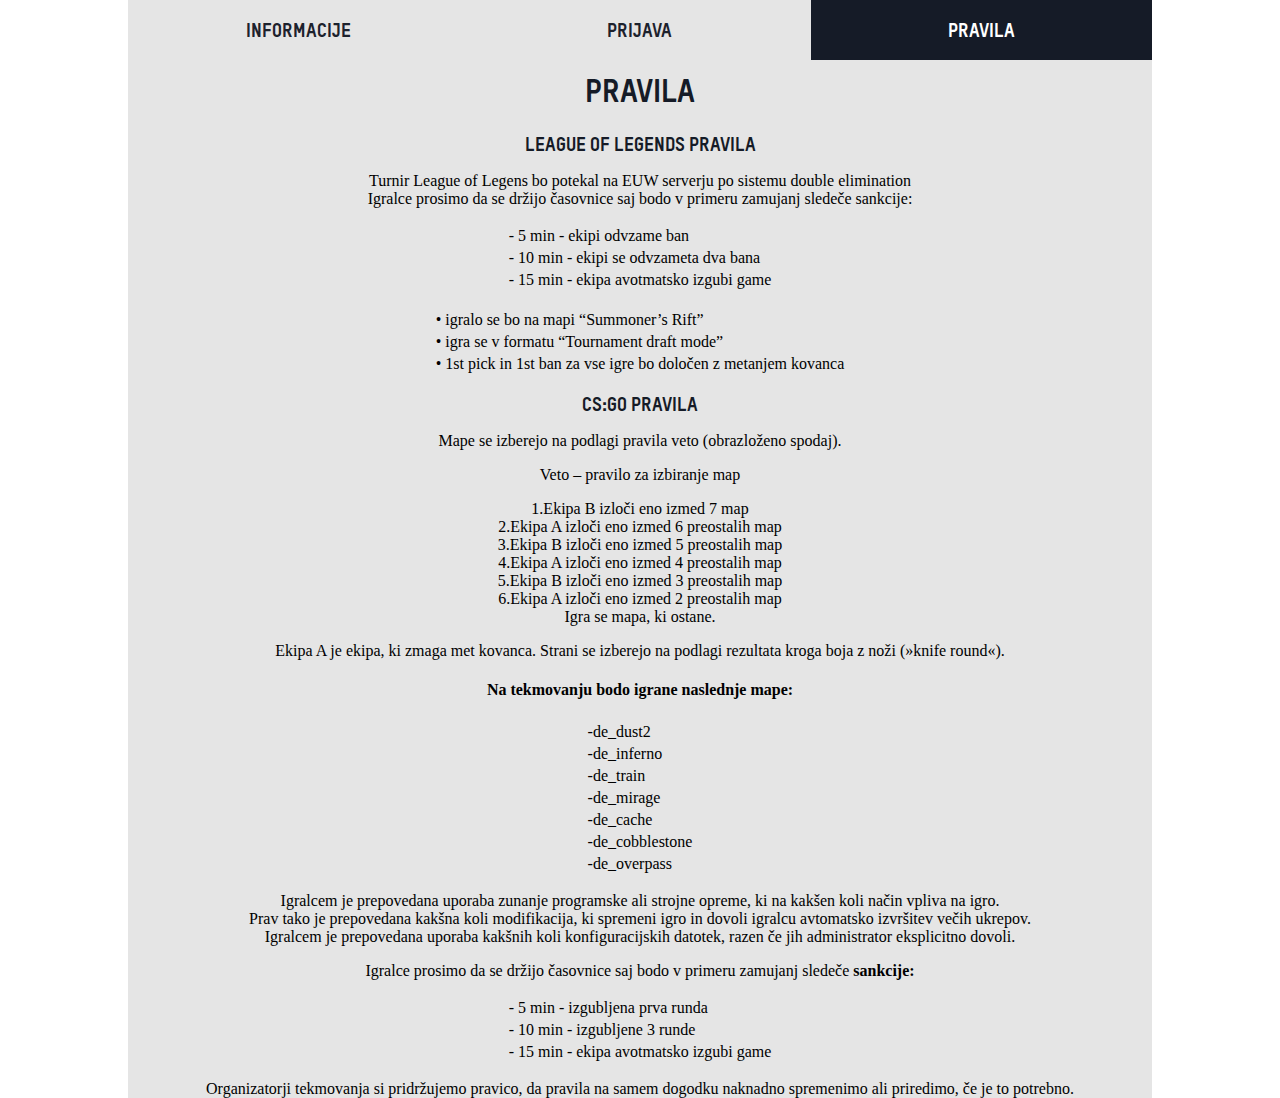
==== pravila.html @ 23a7bf24 "Added files via upload" ====
﻿<!DOCTYPE html>
<html>
	<head>
		<title>LavaLAN</title>
		<meta name="theme-color" content="#1d222d">
		<link rel="stylesheet" type="text/css" href="style.css">
		<link rel='shortcut icon' type='image/x-icon' href='favicon.ico' />
	</head>
	<body id="pravila">
		<div id="stran" align="center">
			<div id="meni">
				<ul>
					<li id="informacije"><a href="index.html">Informacije</a></li>
					<li id="prijavljeni"><a href="prijavljeni.html">Prijava</a></li>
					<li id="pravila"><a href="pravila.html">Pravila</a></li>
				</ul>
			</div>
			<div id="vsebina">
				<h1>Pravila</h1>
	
					<h2>LEAGUE OF LEGENDS PRAVILA</h2>

					Turnir League of Legens bo potekal na EUW serverju po sistemu double elimination<br>
					Igralce prosimo da se držijo časovnice saj bodo v primeru zamujanj sledeče sankcije:<p>
					
						<table class="sredina">
						<tr>
							<td>- 5 min - ekipi odvzame ban</td>
						</tr>
						<tr>
							<td>- 10 min - ekipi se odvzameta dva bana</td>
						</tr>
						<tr>
							<td>- 15 min - ekipa avotmatsko izgubi game</td>
						</tr>
						</table><p>
					
					<table class="sredina">
						<tr>
							<td>• igralo se bo na mapi “Summoner’s Rift”</td>
						</tr>
						<tr>
							<td>• igra se v formatu “Tournament draft mode”</td>
						</tr>
						<tr>
							<td>• 1st pick in 1st ban za vse igre bo določen z metanjem kovanca</td>
						</tr>
					</table>
					
					
					<p>


					<h2>CS:GO pravila</h2>

					Mape se izberejo na podlagi pravila veto (obrazloženo spodaj).<p>

					Veto – pravilo za izbiranje map<p>

						1.Ekipa B izloči eno izmed 7 map<br>
						2.Ekipa A izloči eno izmed 6 preostalih map<br>
						3.Ekipa B izloči eno izmed 5 preostalih map<br>
						4.Ekipa A izloči eno izmed 4 preostalih map<br>
						5.Ekipa B izloči eno izmed 3 preostalih map<br>
						6.Ekipa A izloči eno izmed 2 preostalih map<br>
						Igra se mapa, ki ostane.<p>

					Ekipa A je ekipa, ki zmaga met kovanca. Strani se izberejo na podlagi rezultata kroga boja z noži (»knife round«).<p>

					<h4>Na tekmovanju bodo igrane naslednje mape:</h4><p>

					
						<table class="sredina">
							<tr>
								<td>-de_dust2</td>
							</tr>
							<tr>
								<td>-de_inferno</td>
							</tr>
							<tr>
								<td>-de_train</td>
							</tr>
							<tr>
								<td>-de_mirage</td>
							</tr>
							<tr>
								<td>-de_cache</td>
							</tr>
							<tr>
								<td>-de_cobblestone</td>
							</tr>
							<tr>
								<td>-de_overpass</td>
							</tr>
						</table>
					
					<p>
					Igralcem je prepovedana uporaba zunanje programske ali strojne opreme, ki na kakšen koli način vpliva na igro.<br>
					Prav tako je prepovedana kakšna koli modifikacija, ki spremeni igro in dovoli igralcu avtomatsko izvršitev večih ukrepov.<br>
					Igralcem je prepovedana uporaba kakšnih koli konfiguracijskih datotek, razen če jih administrator eksplicitno dovoli.<p>

					Igralce prosimo da se držijo časovnice saj bodo v primeru zamujanj sledeče <span><b>sankcije:</b></span><p>
					<table class="sredina">
						<tr>
							<td> - 5 min - izgubljena prva runda</td>
						</tr>
						<tr>
							<td> - 10 min - izgubljene 3 runde</td>
						</tr>
						<tr>
							<td> - 15 min - ekipa avotmatsko izgubi game</td>
						</tr>
					</table>
					 
					
					
					<p>


					Organizatorji tekmovanja si pridržujemo pravico, da pravila na samem dogodku naknadno spremenimo ali priredimo, če je to potrebno.<br><p>


			</div>
		</div>
	</body>
</html>
---- style.css ----
html,body
			{
				height:100%;
				
			}
			#vsebina ul{
				display:table;
				margin:0 auto;
			}
			h1{
				font-family: yeezy;
				color: #151B27;
				text-align: center;
			}
			h2{
				font-family: yeezy;
				font-size: 1.2em;
				color: #151B27;
				text-align: center;
			}
			h2 span{
				font-family: yeezy;
				font-size: 1em;
				color: #ff4c64;
				text-align: center;
			}
			h3{
				font-family: yeezy;
				font-size: 1.2em;
				color: #ff4c64;
				text-align: center;
			}
			h4{
				font-style: bold;
			}
			body{
				padding:0;
				margin:0 auto;
				width: 80%;
				text-align: center;
				font-family: 'Georgia';
				height: 100%;
			}
			@font-face{
				font-family: yeezy;
				src: url(yeezy_font.ttf);
			}
			div#meni ul{
				list-style-type: none;
				margin: 0;
				padding: 0;
				
			}
			div#meni ul li a {
				text-decoration: none;
				color: #1d222d;
				display: block;
				
				padding: 10px;
				
				text-align: middle;
			}
			div#meni ul li {
				display: inline;
				font-family: 'yeezy';
				font-size: 1.2em;
				line-height: 40px;
				height: 50px;
				width: calc(100% / 3);
				float: left;
				text-align: center;
			}
			div#meni ul li a:hover {
				background-color: #151B27;
				color: #fff;
			}
			#stran{
				width: 100%;
				text-align: center;
				background-color: #e5e5e5;
				min-height: 100%;
			}
			#meni{
				
				display: table;
				height: 50px;
				width: 100%;
				text-align: center;
			}
			#brackets{
				
			}
			#vsebina{
				margin: 0 auto;
				text-align: center;
				width: 90%;
			}
			table.sredina{
				margin-left:auto; 
				margin-right:auto;
				text-align: left;
			}
			body#informacije li#informacije a { 
				background-color: #151B27;
				color: #fff; 
			}
			body#prijavljeni li#prijavljeni a { 
				background-color: #151B27;
				color: #fff; 
			}
			body#pravila li#pravila a { 
				background-color: #151B27;
				color: #fff; 
			}
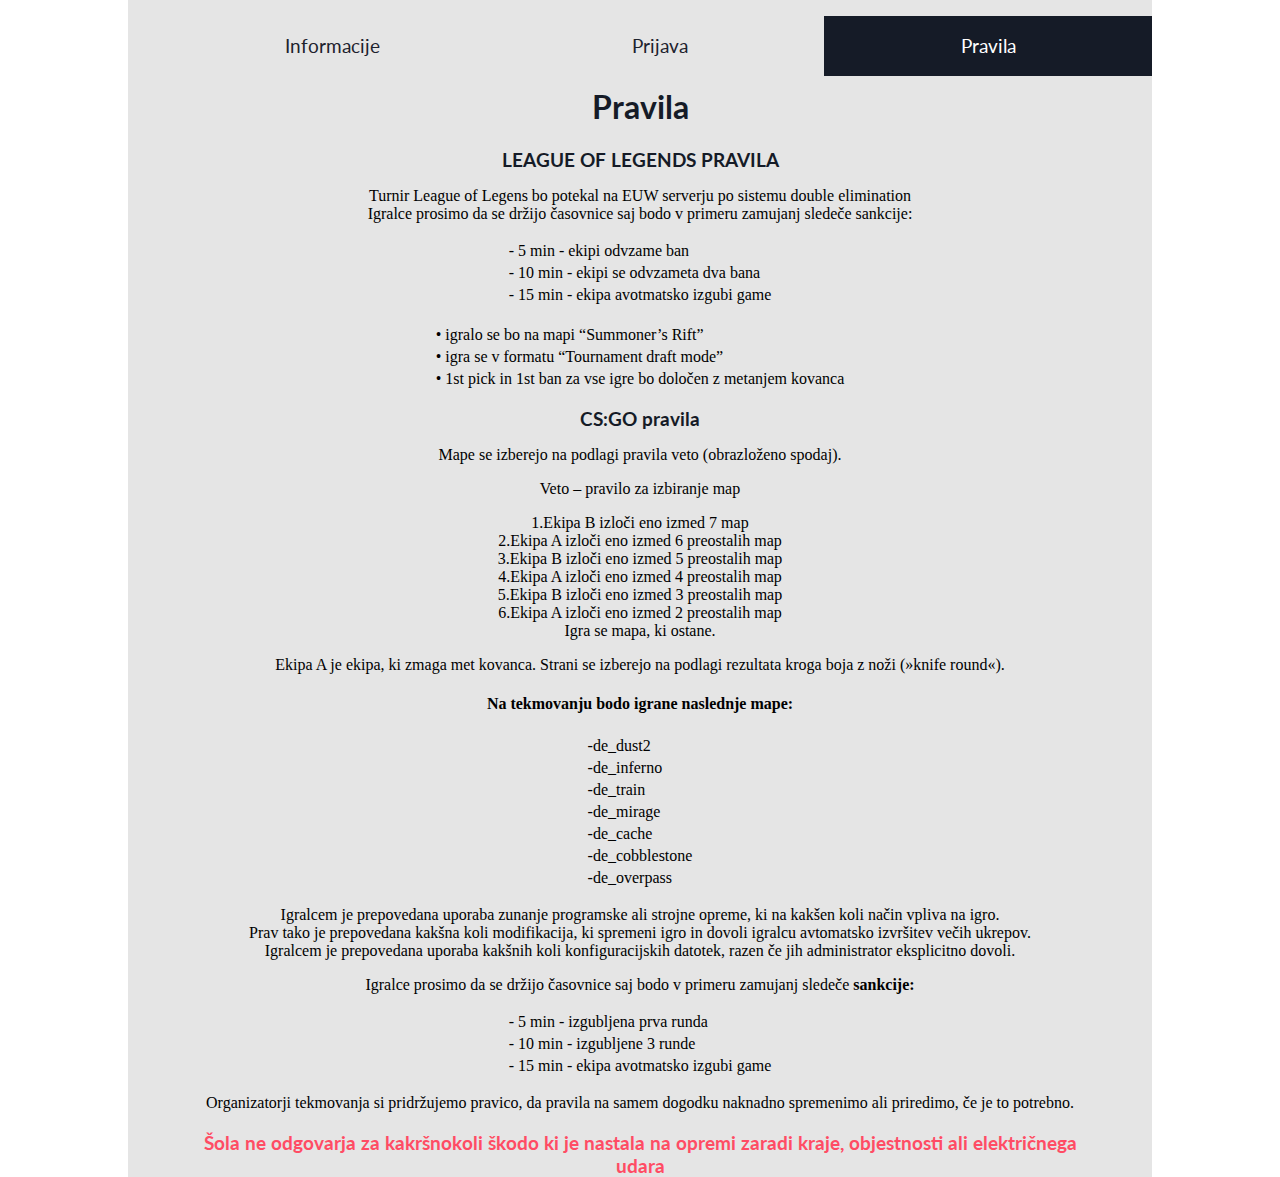
==== commit 225c709d: "Y" ====
--- a/pravila.html
+++ b/pravila.html
@@ -5,6 +5,7 @@
 		<meta name="theme-color" content="#1d222d">
 		<link rel="stylesheet" type="text/css" href="style.css">
 		<link rel='shortcut icon' type='image/x-icon' href='favicon.ico' />
+		<link href='https://fonts.googleapis.com/css?family=Lato:700&subset=latin,latin-ext' rel='stylesheet' type='text/css'>
 	</head>
 	<body id="pravila">
 		<div id="stran" align="center">
@@ -118,7 +119,7 @@
 
 
 					Organizatorji tekmovanja si pridržujemo pravico, da pravila na samem dogodku naknadno spremenimo ali priredimo, če je to potrebno.<br><p>
-
+					<h3>Šola ne odgovarja za kakršnokoli škodo ki je nastala na opremi zaradi kraje, objestnosti ali električnega udara</h3>
 
 			</div>
 		</div>
--- a/style.css
+++ b/style.css
@@ -8,24 +8,24 @@
 				margin:0 auto;
 			}
 			h1{
-				font-family: yeezy;
+				font-family: 'Lato', sans-serif;
 				color: #151B27;
 				text-align: center;
 			}
 			h2{
-				font-family: yeezy;
+				font-family: 'Lato', sans-serif;
 				font-size: 1.2em;
 				color: #151B27;
 				text-align: center;
 			}
 			h2 span{
-				font-family: yeezy;
+				font-family: 'Lato', sans-serif;
 				font-size: 1em;
 				color: #ff4c64;
 				text-align: center;
 			}
 			h3{
-				font-family: yeezy;
+				font-family: 'Lato', sans-serif;
 				font-size: 1.2em;
 				color: #ff4c64;
 				text-align: center;
@@ -41,9 +41,7 @@
 				font-family: 'Georgia';
 				height: 100%;
 			}
-			@font-face{
-				font-family: yeezy;
-				src: url(yeezy_font.ttf);
+			
 			}
 			div#meni ul{
 				list-style-type: none;
@@ -62,7 +60,7 @@
 			}
 			div#meni ul li {
 				display: inline;
-				font-family: 'yeezy';
+				font-family: 'Lato', sans-serif;
 				font-size: 1.2em;
 				line-height: 40px;
 				height: 50px;
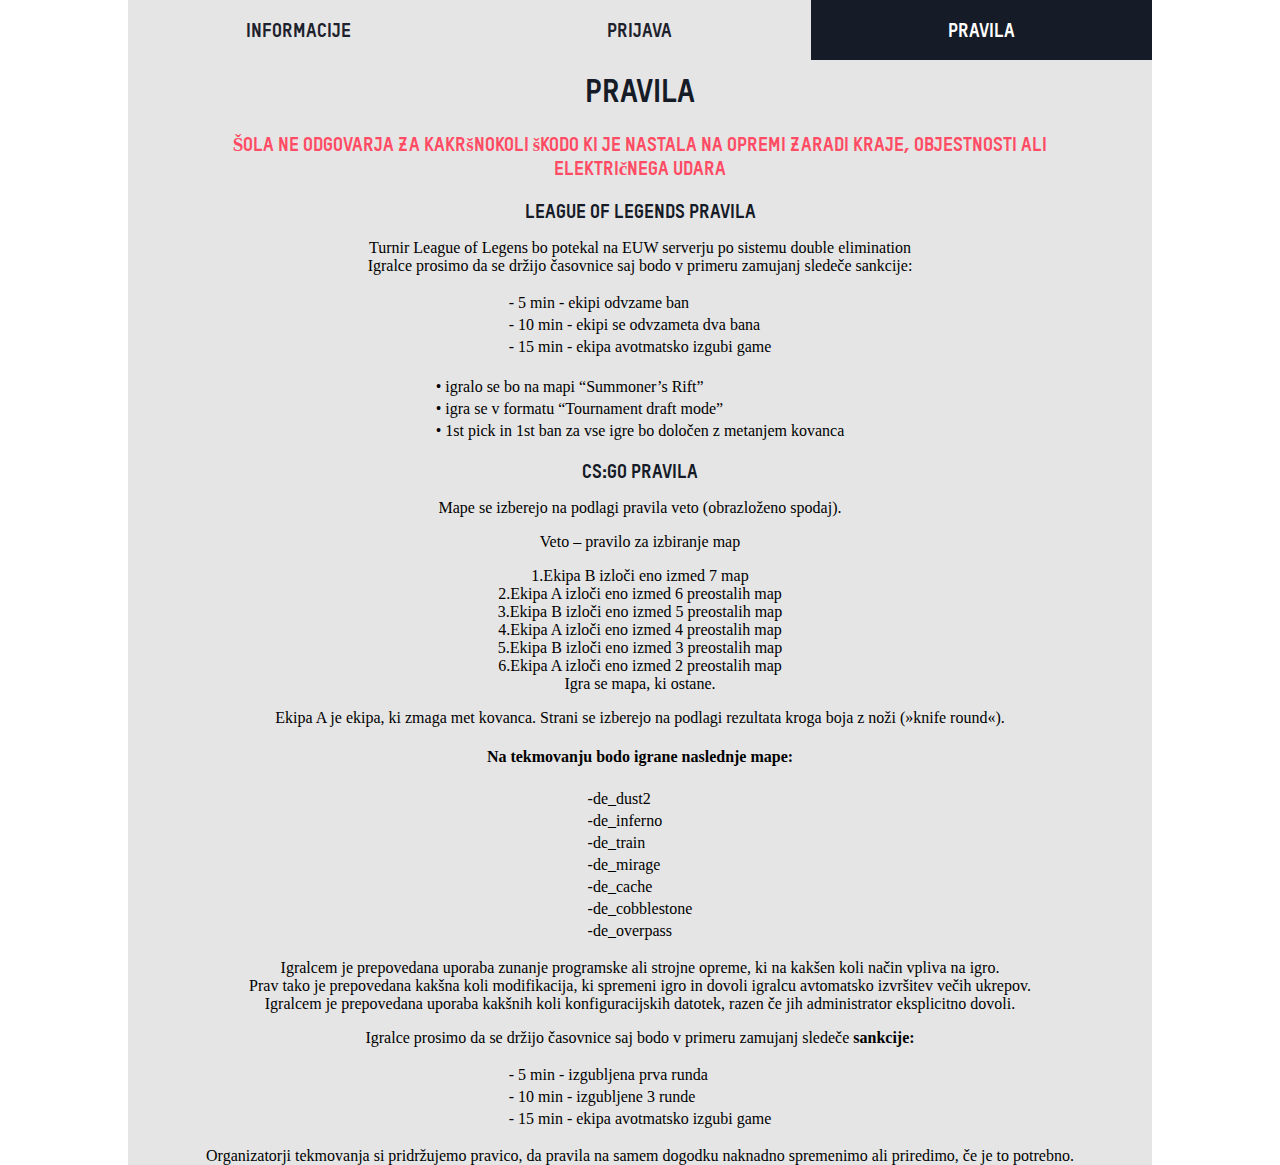
==== commit ae7266fd: "pravila, ekipe" ====
--- a/pravila.html
+++ b/pravila.html
@@ -18,7 +18,7 @@
 			</div>
 			<div id="vsebina">
 				<h1>Pravila</h1>
-	
+					<h3>Šola ne odgovarja za kakršnokoli škodo ki je nastala na opremi zaradi kraje, objestnosti ali električnega udara</h3>
 					<h2>LEAGUE OF LEGENDS PRAVILA</h2>
 
 					Turnir League of Legens bo potekal na EUW serverju po sistemu double elimination<br>
@@ -119,7 +119,7 @@
 
 
 					Organizatorji tekmovanja si pridržujemo pravico, da pravila na samem dogodku naknadno spremenimo ali priredimo, če je to potrebno.<br><p>
-					<h3>Šola ne odgovarja za kakršnokoli škodo ki je nastala na opremi zaradi kraje, objestnosti ali električnega udara</h3>
+					
 
 			</div>
 		</div>
--- a/style.css
+++ b/style.css
@@ -8,24 +8,24 @@
 				margin:0 auto;
 			}
 			h1{
-				font-family: 'Lato', sans-serif;
+				font-family: yeezy;
 				color: #151B27;
 				text-align: center;
 			}
 			h2{
-				font-family: 'Lato', sans-serif;
+				font-family: yeezy;
 				font-size: 1.2em;
 				color: #151B27;
 				text-align: center;
 			}
 			h2 span{
-				font-family: 'Lato', sans-serif;
+				font-family: yeezy;
 				font-size: 1em;
 				color: #ff4c64;
 				text-align: center;
 			}
 			h3{
-				font-family: 'Lato', sans-serif;
+				font-family: yeezy;
 				font-size: 1.2em;
 				color: #ff4c64;
 				text-align: center;
@@ -41,7 +41,9 @@
 				font-family: 'Georgia';
 				height: 100%;
 			}
-			
+			@font-face{
+				font-family: yeezy;
+				src: url(yeezy_font.ttf);
 			}
 			div#meni ul{
 				list-style-type: none;
@@ -60,7 +62,7 @@
 			}
 			div#meni ul li {
 				display: inline;
-				font-family: 'Lato', sans-serif;
+				font-family: 'yeezy';
 				font-size: 1.2em;
 				line-height: 40px;
 				height: 50px;
